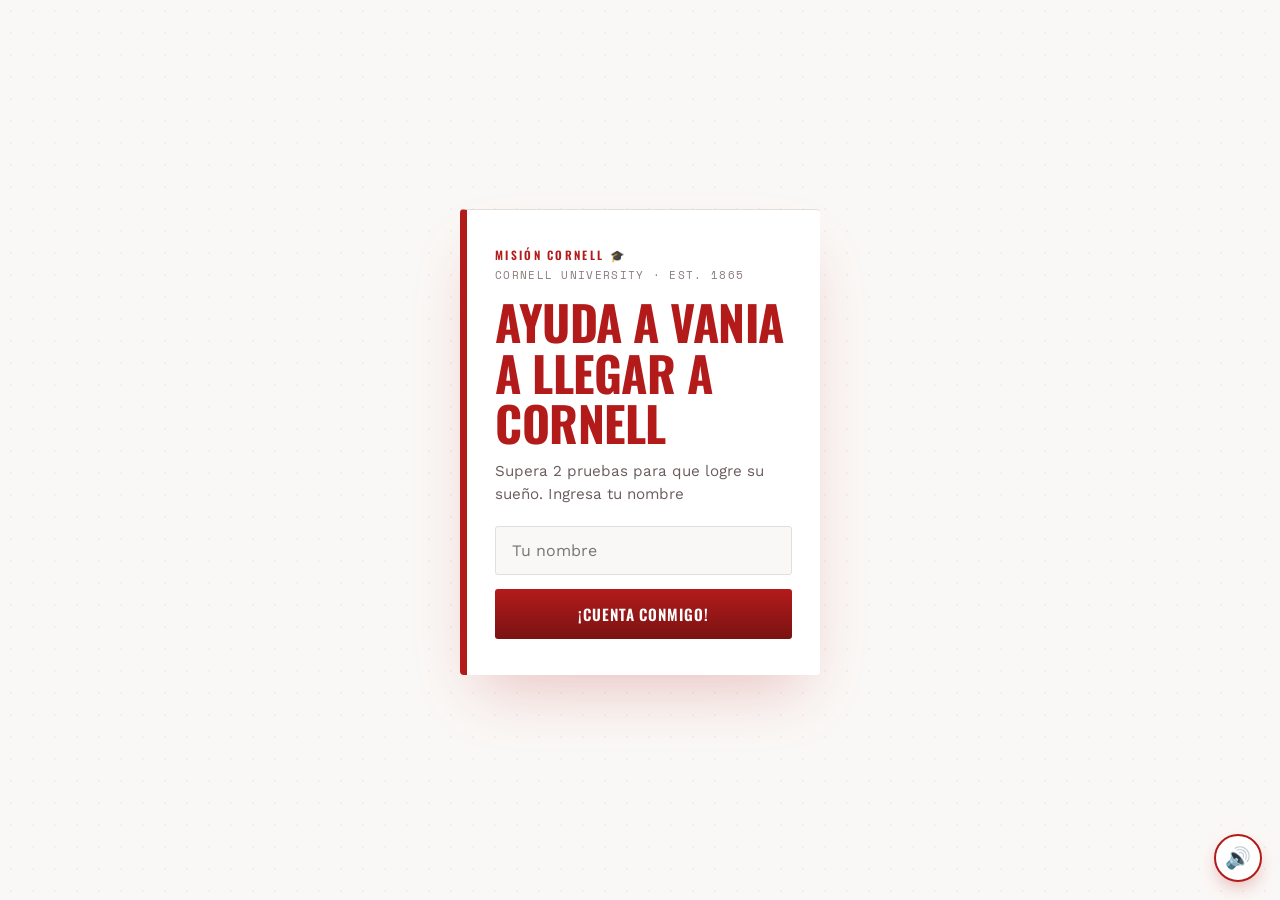
==== index.html @ d3223956 "cambioss" ====
<!DOCTYPE html>
<html lang="es">
<head>
<meta charset="UTF-8">
<meta name="viewport" content="width=device-width, initial-scale=1.0, maximum-scale=1.0">
<title>Rumbo a Cornell ✈️</title>
<link rel="preconnect" href="https://fonts.googleapis.com">
<link rel="preconnect" href="https://fonts.gstatic.com" crossorigin>
<link href="https://fonts.googleapis.com/css2?family=Oswald:wght@500;600;700&family=Space+Mono:wght@400;700&family=Work+Sans:wght@400;500;600&display=swap" rel="stylesheet">
<link rel="stylesheet" href="style.css">
</head>
<body>

  <!-- PANTALLA: pedir nombre -->
  <section id="pantalla-nombre" class="pantalla activa">
    <div class="tarjeta-boarding">
      <p class="eyebrow">MISIÓN CORNELL 🎓</p>
      <p class="tagline-varsity">Cornell University · Est. 1865</p>
      <h1 class="titulo-principal">Ayuda a Vania<br>a llegar a Cornell</h1>
      <p class="subtexto">Supera 2 pruebas para que logre su sueño. Ingresa tu nombre</p>
      <input type="text" id="input-nombre" placeholder="Tu nombre" maxlength="20" autocomplete="off">
      <button id="btn-embarcar" class="btn-dorado">¡Cuenta conmigo!</button>
      <p class="error-nombre" id="error-nombre">Escribe tu nombre para continuar</p>
    </div>
  </section>

  <!-- PANTALLA: mapa principal -->
  <section id="pantalla-mapa" class="pantalla">
    <header class="encabezado-mapa">
      <p class="eyebrow">CAMINO DE VANIA A CORNELL...</p>
      <h1 class="titulo-mapa">Hola, <span id="nombre-jugadora">viajera</span> 👋</h1>
      <p class="subtexto">Completa cada escala para desbloquear la siguiente.</p>
    </header>

    <div class="mapa-vuelo">
      <svg class="ruta-svg" viewBox="0 0 380 260" preserveAspectRatio="none">
        <path id="ruta-punteada" d="M 101 231 C 140 170, 175 110, 221 53"
              fill="none" stroke="#B31B1B" stroke-width="2.5" stroke-dasharray="1 10" stroke-linecap="round"/>
      </svg>

      <img id="avion-viajero" class="avion" src="assets/imagenes/avion.png" alt="Avión">

      <!-- Nivel 1: Lima — Memoria -->
      <button class="sello sello-1" data-nivel="1" data-juego="juego2-memoria.html">
        <span class="sello-anillo">
          <span class="sello-icono">🇵🇪</span>
        </span>
        <span class="sello-estado" id="estado-1">Memoria</span>
      </button>

      <!-- Nivel 2: New York — Flappy -->
      <button class="sello sello-2 bloqueado" data-nivel="2" data-juego="juego3-flappy.html">
        <span class="sello-anillo">
          <span class="sello-icono">🗽</span>
          <span class="sello-candado">🔒</span>
        </span>
        <span class="sello-estado" id="estado-2">Flappy Bird</span>
      </button>
    </div>

    <footer class="pie-mapa">
      <p id="mensaje-progreso">Escala 1 de 2 — comienza en Lima</p>
    </footer>
  </section>

  <script src="musica.js"></script>
  <script src="progreso.js"></script>
  <script src="script.js"></script>
</body>
</html>
---- style.css ----
/* ===== TOKENS — Cornell (rojo & blanco) ===== */
:root{
  --rojo-cornell: #B31B1B;
  --rojo-oscuro: #7A1212;
  --rojo-suave: #E8A0A0;
  --blanco: #FFFFFF;
  --hueso: #FAF8F6;
  --gris-linea: #E3DEDA;
  --texto-oscuro: #241414;
  --texto-tenue: #8A7B7B;
  --verde-ok: #4C7A4C;

  --fuente-display: 'Oswald', sans-serif;
  --fuente-cuerpo: 'Work Sans', sans-serif;
  --fuente-mono: 'Space Mono', monospace;
}

*{ box-sizing: border-box; }

html, body{
  margin: 0;
  padding: 0;
  min-height: 100vh;
  background: var(--hueso);
  color: var(--texto-oscuro);
  font-family: var(--fuente-cuerpo);
  overflow-x: hidden;
}

/* textura sutil de líneas finas, tipo papel académico */
body::before{
  content: "";
  position: fixed;
  inset: 0;
  background-image: radial-gradient(rgba(179,27,27,0.05) 1px, transparent 1px);
  background-size: 22px 22px;
  pointer-events: none;
  z-index: 0;
}

@media (prefers-reduced-motion: reduce){
  *{ animation-duration: 0.01ms !important; transition-duration: 0.01ms !important; }
}

.eyebrow{
  font-family: var(--fuente-display);
  font-weight: 600;
  letter-spacing: 0.2em;
  font-size: 0.72rem;
  color: var(--rojo-cornell);
  margin: 0 0 8px;
  text-transform: uppercase;
}

.tagline-varsity{
  font-family: var(--fuente-mono);
  font-size: 0.68rem;
  letter-spacing: 0.12em;
  color: var(--texto-tenue);
  text-transform: uppercase;
  margin: -4px 0 14px;
}

.subtexto{
  color: var(--texto-tenue);
  font-size: 0.95rem;
  line-height: 1.5;
  margin: 8px 0 20px;
}

/* ===== PANTALLAS ===== */
.pantalla{
  display: none;
  min-height: 100vh;
  width: 100%;
  position: relative;
  z-index: 1;
  padding: 32px 20px 48px;
  align-items: center;
  justify-content: center;
}
.pantalla.activa{ display: flex; flex-direction: column; }

/* ===== PANTALLA NOMBRE ===== */
#pantalla-nombre{ align-items: center; }

.tarjeta-boarding{
  background: var(--blanco);
  color: var(--texto-oscuro);
  border-radius: 4px;
  max-width: 360px;
  width: 100%;
  padding: 36px 28px;
  position: relative;
  box-shadow: 0 30px 60px -20px rgba(179,27,27,0.25);
  border-left: 7px solid var(--rojo-cornell);
  border-top: 1px solid var(--gris-linea);
}

.titulo-principal{
  font-family: var(--fuente-display);
  font-weight: 700;
  font-size: 2.3rem;
  line-height: 1.05;
  margin: 0 0 12px;
  color: var(--rojo-cornell);
  text-transform: uppercase;
  letter-spacing: -0.01em;
}

.tarjeta-boarding .subtexto{ color: #6B5C5C; }

#input-nombre{
  width: 100%;
  padding: 14px 16px;
  border-radius: 3px;
  border: 1.5px solid var(--gris-linea);
  background: var(--hueso);
  font-family: var(--fuente-cuerpo);
  font-size: 1rem;
  color: var(--texto-oscuro);
  margin-bottom: 14px;
  outline: none;
}
#input-nombre:focus{
  border-color: var(--rojo-cornell);
  box-shadow: 0 0 0 3px rgba(179,27,27,0.12);
}

.btn-dorado{
  width: 100%;
  padding: 14px 16px;
  border: none;
  border-radius: 3px;
  background: linear-gradient(180deg, var(--rojo-cornell), var(--rojo-oscuro));
  color: var(--blanco);
  font-family: var(--fuente-display);
  font-weight: 600;
  font-size: 0.95rem;
  letter-spacing: 0.06em;
  text-transform: uppercase;
  cursor: pointer;
  transition: transform 0.15s ease, box-shadow 0.15s ease;
}
.btn-dorado:hover{ transform: translateY(-1px); box-shadow: 0 8px 20px -8px rgba(179,27,27,0.45); }
.btn-dorado:active{ transform: translateY(0); }
.btn-dorado:focus-visible{ outline: 3px solid var(--rojo-oscuro); outline-offset: 2px; }

.error-nombre{
  color: var(--rojo-cornell);
  font-size: 0.82rem;
  margin: 10px 0 0;
  font-family: var(--fuente-mono);
  display: none;
}
.error-nombre.visible{ display: block; }

/* ===== PANTALLA MAPA ===== */
#pantalla-mapa{ flex-direction: column; align-items: center; }

.encabezado-mapa{
  text-align: center;
  max-width: 420px;
  margin-bottom: 8px;
}

.titulo-mapa{
  font-family: var(--fuente-display);
  font-weight: 700;
  font-size: 1.7rem;
  margin: 0;
  color: var(--texto-oscuro);
  text-transform: uppercase;
}
#nombre-jugadora{ color: var(--rojo-cornell); }

/* Ruta horizontal, de izquierda (Lima) a derecha (Nueva York) */
.mapa-vuelo{
  position: relative;
  width: 100%;
  max-width: 600px;
  aspect-ratio: 380 / 260;
  margin: 28px auto 0;
  border-radius: 10px;
  overflow: hidden;
  border: 2px solid var(--rojo-cornell);
  background-image: linear-gradient(rgba(250,248,246,0.35), rgba(250,248,246,0.35)), url('assets/imagenes/mapa-fondo.png');
  background-size: cover;
  background-position: center;
}

.ruta-svg{
  position: absolute;
  inset: 0;
  width: 100%;
  height: 100%;
}

.avion{
  position: absolute;
  width: 34px;
  height: 34px;
  left: 26.6%;
  top: 89%;
  transform: translate(-50%, -50%) rotate(-30deg);
  transition: left 1.1s cubic-bezier(0.4,0,0.2,1), top 1.1s cubic-bezier(0.4,0,0.2,1), transform 1.1s ease;
  filter: drop-shadow(0 6px 10px rgba(179,27,27,0.35));
  z-index: 3;
}
.avion.en-nivel-2{ left: 58.3%; top: 20.3%; transform: translate(-50%, -50%) rotate(20deg); }

.sello{
  position: absolute;
  transform: translate(-50%, -50%);
  display: flex;
  flex-direction: column;
  align-items: center;
  gap: 6px;
  background: none;
  border: none;
  cursor: pointer;
  z-index: 2;
  padding: 0;
  font-family: var(--fuente-cuerpo);
}
.sello:focus-visible .sello-anillo{ outline: 3px solid var(--rojo-oscuro); outline-offset: 3px; }

/* Posiciones calzadas con los pines reales de la foto de fondo */
.sello-1{ left: 26.6%; top: 89%; }
.sello-2{ left: 58.3%; top: 20.3%; }

.sello-anillo{
  width: 36px;
  height: 36px;
  border-radius: 50%;
  border: 2px solid var(--rojo-cornell);
  background: var(--blanco);
  display: flex;
  align-items: center;
  justify-content: center;
  font-size: 1rem;
  position: relative;
  transition: transform 0.2s ease, box-shadow 0.2s ease;
  box-shadow: 0 8px 18px -8px rgba(179,27,27,0.35);
}
.sello:not(.bloqueado):hover .sello-anillo{
  transform: scale(1.06);
  box-shadow: 0 0 0 4px rgba(179,27,27,0.15), 0 10px 24px -8px rgba(179,27,27,0.35);
}

.sello-candado{
  position: absolute;
  bottom: -2px;
  right: -2px;
  background: var(--rojo-cornell);
  color: var(--blanco);
  border-radius: 50%;
  width: 14px;
  height: 14px;
  display: flex;
  align-items: center;
  justify-content: center;
  font-size: 0.5rem;
}

.sello:not(.bloqueado) .sello-candado{ display: none; }

.sello.bloqueado .sello-anillo{
  border-color: var(--gris-linea);
  filter: grayscale(0.5) brightness(0.97);
  cursor: not-allowed;
}
.sello.bloqueado{ cursor: not-allowed; }

.sello.completado .sello-anillo{
  border-style: solid;
  border-color: var(--verde-ok);
  box-shadow: 0 0 0 4px rgba(76,122,76,0.15);
}

.sello-nombre{
  font-family: var(--fuente-display);
  font-weight: 600;
  font-size: 0.78rem;
  color: var(--texto-oscuro);
}

.sello-estado{
  font-family: var(--fuente-mono);
  font-size: 0.58rem;
  letter-spacing: 0.05em;
  color: var(--texto-tenue);
  background: var(--blanco);
  border: 1px solid var(--gris-linea);
  padding: 1px 6px;
  border-radius: 20px;
  white-space: nowrap;
}

.pie-mapa{
  margin-top: 22px;
  text-align: center;
}
#mensaje-progreso{
  font-family: var(--fuente-mono);
  font-size: 0.8rem;
  color: var(--rojo-cornell);
  letter-spacing: 0.02em;
}

.link-ranking{
  font-family: var(--fuente-mono);
  font-size: 0.75rem;
  margin-top: 8px;
}
.link-ranking a{ color: var(--texto-tenue); }

@media (min-width: 480px){
  .titulo-principal{ font-size: 3rem; }
}

/* ===== JUEGO: QUIZ ===== */
.contenedor-juego{
  width: 100%;
  max-width: 420px;
  margin: 0 auto;
}

.cabecera-juego{ text-align: center; margin-bottom: 22px; }

.titulo-juego{
  font-family: var(--fuente-display);
  font-weight: 700;
  font-size: 1.5rem;
  margin: 4px 0 18px;
  color: var(--rojo-cornell);
  text-transform: uppercase;
}

.barra-progreso{
  display: flex;
  gap: 6px;
  justify-content: center;
}
.punto-progreso{
  width: 34px;
  height: 5px;
  border-radius: 3px;
  background: var(--gris-linea);
  transition: background 0.2s ease;
}
.punto-progreso.activo{ background: var(--rojo-cornell); }
.punto-progreso.hecho{ background: var(--verde-ok); }

.tarjeta-pregunta{
  background: var(--blanco);
  border-radius: 6px;
  padding: 28px 22px;
  box-shadow: 0 20px 45px -20px rgba(179,27,27,0.25);
  border-top: 1px solid var(--gris-linea);
}

.pregunta-numero{
  font-family: var(--fuente-mono);
  font-size: 0.7rem;
  letter-spacing: 0.15em;
  color: var(--texto-tenue);
  text-transform: uppercase;
  margin: 0 0 8px;
}

.pregunta-texto{
  font-family: var(--fuente-display);
  font-weight: 600;
  font-size: 1.3rem;
  color: var(--texto-oscuro);
  margin: 0 0 20px;
  line-height: 1.3;
}

.opciones-lista{
  display: flex;
  flex-direction: column;
  gap: 10px;
}

.opcion-btn{
  text-align: left;
  padding: 13px 16px;
  border-radius: 5px;
  border: 1.5px solid var(--gris-linea);
  background: var(--hueso);
  font-family: var(--fuente-cuerpo);
  font-size: 0.95rem;
  color: var(--texto-oscuro);
  cursor: pointer;
  transition: border-color 0.15s ease, background 0.15s ease, transform 0.1s ease;
}
.opcion-btn:hover:not(:disabled){
  border-color: var(--rojo-cornell);
  transform: translateX(2px);
}
.opcion-btn:focus-visible{ outline: 3px solid var(--rojo-oscuro); outline-offset: 2px; }

.opcion-btn.correcta{
  border-color: var(--verde-ok);
  background: rgba(76,122,76,0.08);
  font-weight: 600;
}
.opcion-btn.incorrecta{
  border-color: var(--rojo-cornell);
  background: rgba(179,27,27,0.06);
}
.opcion-btn:disabled{ cursor: default; }

.btn-siguiente{
  margin-top: 18px;
}
.btn-siguiente:disabled{
  opacity: 0.45;
  cursor: not-allowed;
}

/* ===== PANTALLA RESULTADO ===== */
#pantalla-resultado{ align-items: center; }

.tarjeta-resultado{ text-align: center; }

.resultado-emoji{ font-size: 3rem; margin-bottom: 6px; }

.resultado-titulo{ font-size: 2rem; margin-bottom: 6px; }

.resultado-puntaje{
  font-family: var(--fuente-mono);
  font-size: 1.1rem;
  color: var(--texto-oscuro);
  margin: 0 0 10px;
}

/* ===== JUEGO: MEMORIA ===== */
.contenedor-memoria{ max-width: 480px; }

.marcadores-memoria{
  display: flex;
  justify-content: center;
  gap: 22px;
  margin-top: 10px;
}
.marcador{
  font-family: var(--fuente-mono);
  font-size: 0.8rem;
  color: var(--texto-tenue);
}
.marcador strong{
  color: var(--rojo-cornell);
  font-size: 1rem;
}

.tablero-memoria{
  display: grid;
  grid-template-columns: repeat(4, 1fr);
  gap: 8px;
  margin-top: 18px;
}
@media (min-width: 420px){
  .tablero-memoria{ grid-template-columns: repeat(5, 1fr); gap: 10px; }
}

.carta{
  aspect-ratio: 1 / 1;
  perspective: 800px;
  cursor: pointer;
  background: none;
  border: none;
  padding: 0;
}
.carta:disabled{ cursor: default; }

.carta-interior{
  position: relative;
  width: 100%;
  height: 100%;
  transition: transform 0.5s cubic-bezier(0.4,0,0.2,1);
  transform-style: preserve-3d;
}
.carta.volteada .carta-interior,
.carta.encontrada .carta-interior{
  transform: rotateY(180deg);
}

.carta-cara{
  position: absolute;
  inset: 0;
  backface-visibility: hidden;
  border-radius: 6px;
  overflow: hidden;
  display: flex;
  align-items: center;
  justify-content: center;
}

.carta-reverso{
  background: var(--blanco);
  border: 2px solid var(--rojo-cornell);
  padding: 14%;
}
.carta-reverso img{
  width: 100%;
  height: 100%;
  object-fit: contain;
}

.carta-frente{
  transform: rotateY(180deg);
  border: 2px solid var(--rojo-cornell);
}
.carta-frente img{
  width: 100%;
  height: 100%;
  object-fit: cover;
}

.carta.encontrada .carta-frente{
  border-color: var(--verde-ok);
  opacity: 0.85;
}

.carta.error .carta-reverso{
  border-color: var(--rojo-oscuro);
  animation: sacudir 0.35s ease;
}
@keyframes sacudir{
  0%, 100%{ transform: translateX(0); }
  25%{ transform: translateX(-4px); }
  75%{ transform: translateX(4px); }
}

/* ===== BOTÓN FLOTANTE DE MÚSICA ===== */
#boton-musica{
  position: fixed;
  bottom: 18px;
  right: 18px;
  width: 48px;
  height: 48px;
  border-radius: 50%;
  border: 2px solid var(--rojo-cornell);
  background: var(--blanco);
  font-size: 1.3rem;
  display: flex;
  align-items: center;
  justify-content: center;
  cursor: pointer;
  box-shadow: 0 8px 20px -6px rgba(179,27,27,0.4);
  z-index: 50;
  transition: transform 0.15s ease;
}
#boton-musica:hover{ transform: scale(1.08); }
#boton-musica:active{ transform: scale(0.95); }

.oculto{ display: none !important; }

.video-resultado-wrapper{
  position: relative;
  margin-bottom: 14px;
}

.video-resultado{
  width: 100%;
  display: block;
  border-radius: 6px;
  border: 2px solid var(--rojo-cornell);
}

.btn-play-video{
  position: absolute;
  top: 50%;
  left: 50%;
  transform: translate(-50%, -50%);
  width: 60px;
  height: 60px;
  border-radius: 50%;
  border: none;
  background: rgba(179,27,27,0.9);
  color: var(--blanco);
  font-size: 1.4rem;
  display: flex;
  align-items: center;
  justify-content: center;
  cursor: pointer;
  box-shadow: 0 8px 20px -6px rgba(0,0,0,0.5);
}
.btn-play-video:hover{ background: var(--rojo-cornell); }

/* ===== JUEGO: FLAPPY ===== */
.contenedor-flappy{ max-width: 380px; text-align: center; }

.subtexto-flappy{
  color: var(--texto-tenue);
  font-size: 0.85rem;
  margin: 4px 0 18px;
}

.lienzo-wrapper{
  position: relative;
  width: 100%;
  max-width: 360px;
  margin: 0 auto;
  border-radius: 8px;
  overflow: hidden;
  border: 2px solid var(--rojo-cornell);
  box-shadow: 0 20px 45px -20px rgba(179,27,27,0.3);
  line-height: 0;
}

#lienzo-flappy{
  width: 100%;
  height: auto;
  display: block;
  background: var(--hueso);
}

.overlay-puntaje{
  position: absolute;
  top: 14px;
  left: 50%;
  transform: translateX(-50%);
  font-family: var(--fuente-mono);
  font-weight: 700;
  font-size: 2rem;
  color: var(--rojo-cornell);
  text-shadow: 0 2px 0 var(--blanco), 0 -2px 0 var(--blanco), 2px 0 0 var(--blanco), -2px 0 0 var(--blanco);
  pointer-events: none;
}

.overlay-inicio{
  position: absolute;
  inset: 0;
  display: flex;
  align-items: center;
  justify-content: center;
  background: rgba(250,248,246,0.55);
  cursor: pointer;
}
.overlay-inicio.oculto{ display: none; }

.overlay-titulo{
  font-family: var(--fuente-display);
  font-weight: 600;
  font-size: 1.3rem;
  color: var(--rojo-cornell);
  background: var(--blanco);
  padding: 12px 22px;
  border-radius: 30px;
  border: 2px solid var(--rojo-cornell);
  box-shadow: 0 10px 25px -10px rgba(179,27,27,0.4);
}

/* ===== PÁGINA FINAL: PÓSTER DE FIESTA ===== */
#pantalla-invitacion{ align-items: center; }

.poster-fiesta{
  max-width: 420px;
  width: 100%;
  text-align: center;
  background: var(--blanco);
  border-radius: 18px;
  padding: 34px 22px 30px;
  position: relative;
  overflow: hidden;
  box-shadow: 0 30px 70px -25px rgba(179,27,27,0.35);
  background-image: radial-gradient(var(--rojo-cornell) 1.5px, transparent 1.5px);
  background-size: 26px 26px;
  background-position: -6px -6px;
}
.poster-fiesta::before{
  content: "";
  position: absolute;
  inset: 10px;
  background: var(--blanco);
  border-radius: 12px;
  z-index: 0;
}
.poster-fiesta > *{ position: relative; z-index: 1; }

.eyebrow-fiesta{
  font-family: var(--fuente-display);
  font-weight: 600;
  letter-spacing: 0.12em;
  font-size: 0.85rem;
  color: var(--rojo-cornell);
  text-transform: uppercase;
  margin: 0 0 4px;
}

.titulo-fiesta{
  font-family: var(--fuente-display);
  font-weight: 700;
  font-size: 2.6rem;
  line-height: 1.02;
  text-transform: uppercase;
  color: var(--rojo-cornell);
  margin: 0 0 10px;
  letter-spacing: -0.01em;
}

.subtexto-fiesta{
  font-family: var(--fuente-cuerpo);
  font-size: 0.95rem;
  color: #55627a;
  margin: 0 0 22px;
  line-height: 1.4;
}
.subtexto-fiesta strong{ color: var(--rojo-cornell); }

/* ---- Collage de polaroids ---- */
.collage-fotos{
  position: relative;
  height: 380px;
  margin: 10px auto 26px;
}

.polaroid{
  position: absolute;
  background: var(--blanco);
  padding: 8px 8px 8px;
  border-radius: 4px;
  box-shadow: 0 12px 24px -10px rgba(0,0,0,0.35);
  transform: rotate(var(--rot));
  animation: flotar 4.5s ease-in-out infinite;
}

.polaroid img{
  display: block;
  width: 100%;
  height: 100%;
  object-fit: cover;
  border-radius: 2px;
  animation: respirar-foto 3.5s ease-in-out infinite;
}

.foto-1{ width: 155px; height: 155px; top: 4px; left: 0; z-index: 2; }
.foto-2{ width: 142px; height: 142px; top: 0; right: 0; z-index: 2; }
.foto-3{ width: 148px; height: 148px; bottom: 4px; left: 4%; z-index: 2; }
.foto-4{ width: 142px; height: 142px; bottom: 0; right: 0; z-index: 2; }

.foto-logo{
  width: 150px;
  height: 150px;
  top: 50%;
  left: 50%;
  transform: translate(-50%, -50%) rotate(0deg);
  z-index: 3;
  border: 3px solid var(--rojo-cornell);
  border-radius: 50%;
  padding: 10px;
  animation: flotar-logo 3.5s ease-in-out infinite;
}
.foto-logo img{
  border-radius: 50%;
  object-fit: contain;
  animation: respirar-foto 3.5s ease-in-out infinite;
}

@keyframes respirar-foto{
  0%, 100%{ transform: scale(1); }
  50%{ transform: scale(1.14); }
}

@keyframes flotar{
  0%, 100%{ transform: rotate(var(--rot)) translateY(0); }
  50%{ transform: rotate(var(--rot)) translateY(-8px); }
}

@keyframes flotar-logo{
  0%, 100%{ transform: translate(-50%, -50%) scale(1); }
  50%{ transform: translate(-50%, -50%) scale(1.06); }
}

/* ---- Banner de fecha/hora ---- */
.banner-evento{
  display: flex;
  align-items: center;
  justify-content: center;
  gap: 18px;
  background: var(--rojo-cornell);
  border-radius: 10px;
  padding: 16px 10px;
  margin-bottom: 18px;
}

.dato-evento{
  display: flex;
  flex-direction: column;
  align-items: center;
}

.dato-numero{
  font-family: var(--fuente-display);
  font-weight: 700;
  font-size: 1.7rem;
  color: var(--blanco);
  text-transform: uppercase;
  line-height: 1;
}

.dato-label{
  font-family: var(--fuente-mono);
  font-size: 0.65rem;
  letter-spacing: 0.1em;
  text-transform: uppercase;
  color: rgba(255,255,255,0.8);
  margin-top: 4px;
}

.dato-divisor{
  color: rgba(255,255,255,0.6);
  font-size: 1.1rem;
}

.texto-final-fiesta{
  font-family: var(--fuente-display);
  font-weight: 600;
  font-size: 1.15rem;
  color: var(--rojo-cornell);
  text-transform: uppercase;
  letter-spacing: 0.03em;
  margin: 0 0 18px;
}

.btn-ver-ranking{
  display: block;
  text-decoration: none;
  text-align: center;
}

@media (min-width: 420px){
  .collage-fotos{ height: 400px; }
}

/* ===== PÁGINA: RANKING ===== */
.contenedor-ranking{
  width: 100%;
  max-width: 420px;
  margin: 0 auto;
}

.lista-ranking{
  display: flex;
  flex-direction: column;
  gap: 8px;
  margin-bottom: 24px;
}

.cargando-ranking{
  text-align: center;
  color: var(--texto-tenue);
  font-family: var(--fuente-cuerpo);
  padding: 30px 0;
}

.fila-ranking{
  display: flex;
  align-items: center;
  gap: 12px;
  background: var(--blanco);
  border: 2px solid var(--gris-linea);
  border-radius: 8px;
  padding: 12px 14px;
}

.ranking-posicion{
  font-family: var(--fuente-display);
  font-weight: 700;
  font-size: 1.1rem;
  color: var(--rojo-cornell);
  min-width: 34px;
}

.ranking-nombre{
  font-family: var(--fuente-display);
  font-weight: 600;
  font-size: 1rem;
  text-transform: uppercase;
  color: var(--texto-oscuro);
  flex: 1;
}

.ranking-puntajes{
  display: flex;
  gap: 10px;
}

.ranking-dato{
  font-family: var(--fuente-mono);
  font-size: 0.78rem;
  color: var(--texto-tenue);
}

.btn-volver-mapa{
  display: block;
  text-align: center;
  text-decoration: none;
}
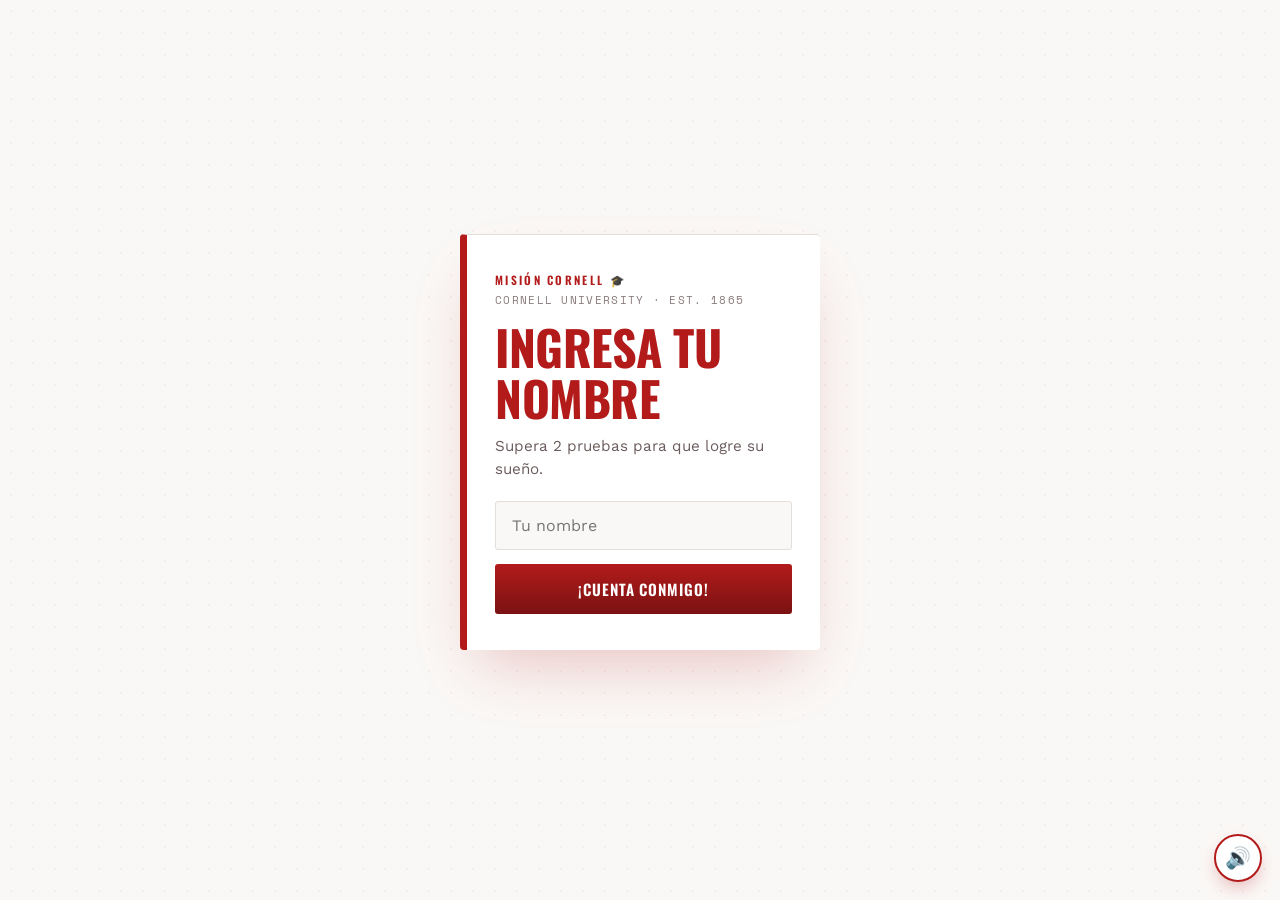
==== commit 27779d6e: "CAMBIO IND" ====
--- a/index.html
+++ b/index.html
@@ -16,8 +16,8 @@
     <div class="tarjeta-boarding">
       <p class="eyebrow">MISIÓN CORNELL 🎓</p>
       <p class="tagline-varsity">Cornell University · Est. 1865</p>
-      <h1 class="titulo-principal">Ayuda a Vania<br>a llegar a Cornell</h1>
-      <p class="subtexto">Supera 2 pruebas para que logre su sueño. Ingresa tu nombre</p>
+      <h1 class="titulo-principal">INGRESA TU NOMBRE</h1>
+      <p class="subtexto">Supera 2 pruebas para que logre su sueño.</p>
       <input type="text" id="input-nombre" placeholder="Tu nombre" maxlength="20" autocomplete="off">
       <button id="btn-embarcar" class="btn-dorado">¡Cuenta conmigo!</button>
       <p class="error-nombre" id="error-nombre">Escribe tu nombre para continuar</p>
